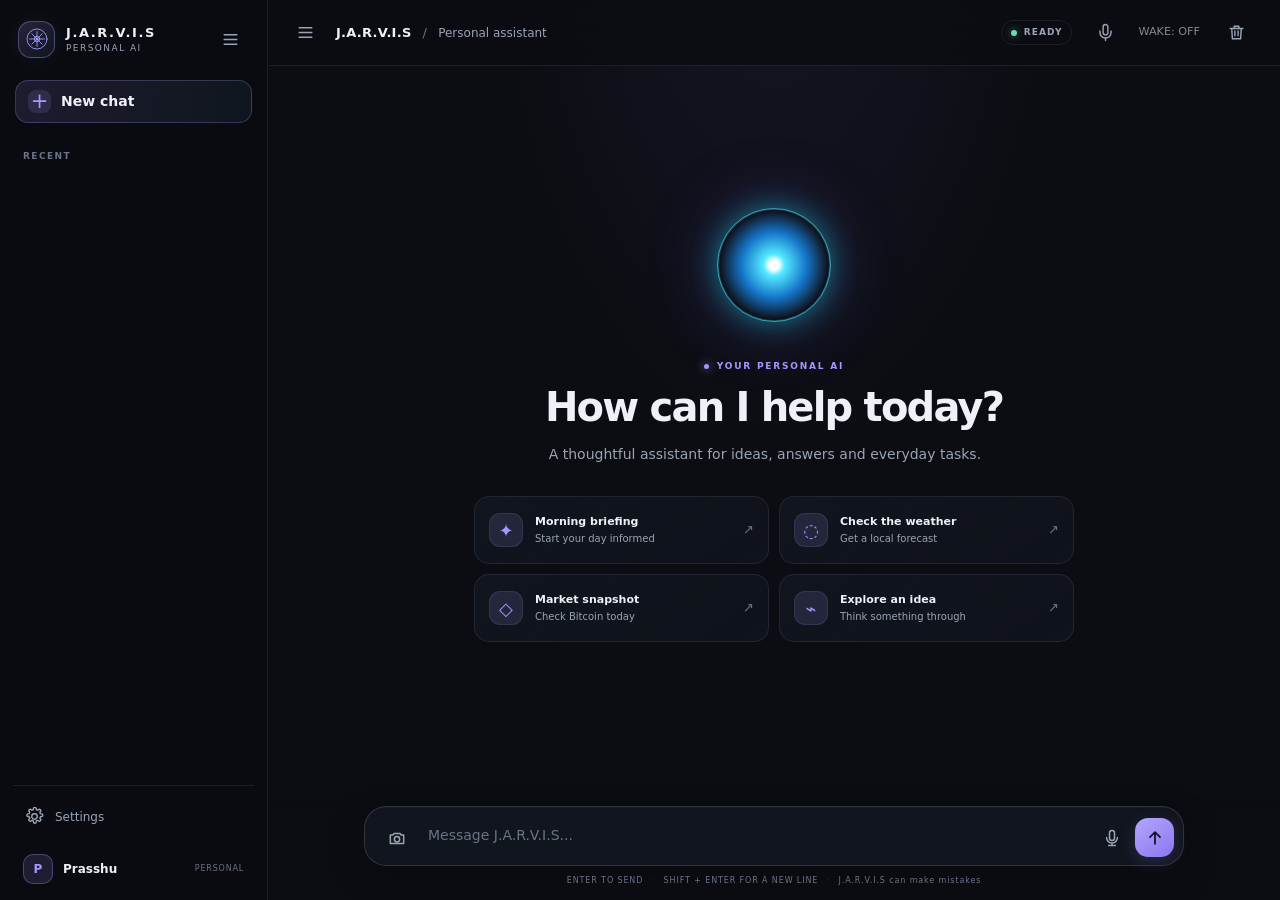
==== frontend/index.html @ 5a8f5933 "Refactor index.html for ORBS integration and styling" ====
<!doctype html>
<html lang="en" data-theme="dark">
<head>
  <link rel="manifest" href="./manifest.json">
  <meta name="apple-mobile-web-app-capable" content="yes">
  <meta name="mobile-web-app-capable" content="yes">
  <meta charset="UTF-8">
  <meta name="viewport" content="width=device-width, initial-scale=1, viewport-fit=cover">
  <meta name="theme-color" content="#0b0d12">
  <meta name="description" content="J.A.R.V.I.S personal AI assistant">
  <title>J.A.R.V.I.S — Personal AI</title>

  <link rel="stylesheet" href="style.css?v=jarvis-stage-grid-scroll-v8-20260930-final">

  <style>
    #jarvis-core-container{
      width:150px;height:150px;margin:0 auto 20px auto;position:relative;
      display:flex;justify-content:center;align-items:center;
    }
    .core-orb{
      width:110px;height:110px;border-radius:50%;
      background:radial-gradient(circle,#fff 0 6%,#52e9ff 14%,#1575c9 42%,transparent 70%);
      box-shadow:0 0 30px rgba(0,255,255,.45),0 0 70px rgba(120,100,255,.35);
      animation:coreOrbPulse 2.8s ease-in-out infinite;
    }
    .core-orb:before{
      content:"";position:absolute;inset:18px;border-radius:50%;
      border:1px solid rgba(82,233,255,.55);
      animation:coreOrbSpin 8s linear infinite;
    }
    @keyframes coreOrbPulse{0%,100%{transform:scale(.93)}50%{transform:scale(1.06)}}
    @keyframes coreOrbSpin{to{transform:rotate(360deg)}}
  </style>
</head>
<body>
  <div class="app-shell">
    <aside class="sidebar" id="sidebar" aria-label="Main navigation">
      <div class="sidebar-top">
        <a class="brand" href="./" aria-label="J.A.R.V.I.S home">
          <span class="brand-mark" aria-hidden="true">
            <svg viewBox="0 0 36 36"><circle cx="18" cy="18" r="15"/><path d="M18 7v22M7 18h22M10.2 10.2l15.6 15.6M25.8 10.2 10.2 25.8"/><circle cx="18" cy="18" r="4"/></svg>
          </span>
          <span class="brand-copy"><strong>J.A.R.V.I.S</strong><small>PERSONAL AI</small></span>
        </a>
        <button class="icon-button sidebar-collapse" id="sidebar-toggle" type="button" aria-label="Collapse sidebar" title="Collapse sidebar">
          <svg viewBox="0 0 24 24" aria-hidden="true"><path d="M4 6h16M4 12h16M4 18h16"/></svg>
        </button>
      </div>

      <button class="new-chat" id="new-chat" type="button">
        <span class="new-chat-icon" aria-hidden="true">+</span><span>New chat</span>
      </button>

      <div class="history-heading"><span>RECENT</span><span class="history-count" id="history-count"></span></div>
      <div class="history-list" id="history-list" role="group" aria-label="Conversation history"></div>
      <div class="sidebar-spacer"></div>

      <div class="sidebar-footer">
        <button class="sidebar-link" id="settings-open" type="button">
          <svg viewBox="0 0 24 24" aria-hidden="true"><path d="M12 8.5a3.5 3.5 0 1 0 0 7 3.5 3.5 0 0 0 0-7Z"/><path d="m19.4 15 .1.1a1.7 1.7 0 0 1-2.4 2.4l-.1-.1a1.7 1.7 0 0 0-2.9 1.2v.2a1.7 1.7 0 0 1-3.4 0v-.2a1.7 1.7 0 0 0-2.9-1.2l-.1.1a1.7 1.7 0 0 1-2.4-2.4l.1-.1a1.7 1.7 0 0 0-1.2-2.9H4a1.7 1.7 0 0 1 0-3.4h.2a1.7 1.7 0 0 0 1.2-2.9l-.1-.1a1.7 1.7 0 0 1 2.4-2.4l.1.1a1.7 1.7 0 0 0 2.9-1.2V2a1.7 1.7 0 0 1 3.4 0v.2a1.7 1.7 0 0 0 2.9 1.2l.1-.1a1.7 1.7 0 0 1 2.4 2.4l-.1.1a1.7 1.7 0 0 0 1.2 2.9h.2a1.7 1.7 0 0 1 0 3.4h-.2a1.7 1.7 0 0 0-1.2 2.9Z"/></svg>
          <span>Settings</span>
        </button>
        <div class="profile-row"><span class="profile-avatar">P</span><span class="profile-name">Prasshu</span><span class="profile-label">PERSONAL</span></div>
      </div>
    </aside>

    <button class="sidebar-backdrop" id="sidebar-backdrop" type="button" aria-label="Close navigation" hidden></button>

    <main class="main-area">
      <header class="topbar">
        <button class="icon-button menu-button" id="menu-btn" type="button" aria-label="Open navigation" title="Open navigation">
          <svg viewBox="0 0 24 24" aria-hidden="true"><path d="M4 6h16M4 12h16M4 18h16"/></svg>
        </button>
        <div class="topbar-title"><span>J.A.R.V.I.S</span><span class="topbar-divider">/</span><span class="topbar-subtitle">Personal assistant</span></div>
        <div class="topbar-actions">
          <span class="ready-badge"><span class="ready-dot"></span> READY</span>

          <button class="icon-button wake-button" id="wake-btn" type="button" aria-label="Toggle Wake Word" title="Listen for 'Hey Jarvis'">
            <svg viewBox="0 0 24 24" fill="none" stroke="currentColor" stroke-width="2" stroke-linecap="round" stroke-linejoin="round">
              <path d="M12 2a3 3 0 0 0-3 3v7a3 3 0 0 0 6 0V5a3 3 0 0 0-3-3Z"/>
              <path d="M19 10v2a7 7 0 0 1-14 0v-2"/>
              <line x1="12" y1="19" x2="12" y2="22"/>
            </svg>
          </button>

          <span id="wake-status" style="font-size:0.7rem;color:#888;margin-right:5px;">WAKE: OFF</span>

          <button class="icon-button clear-button" id="clear-btn" type="button" aria-label="Clear current conversation" title="Clear current conversation">
            <svg viewBox="0 0 24 24" aria-hidden="true"><path d="M4 7h16M9 7V4h6v3m3 0-.8 13H6.8L6 7m4 3v6m4-6v6"/></svg>
          </button>
        </div>
      </header>

      <section class="conversation-stage" id="conversation-stage" aria-label="Conversation" tabindex="0">
        <div class="welcome" id="welcome">

          <div id="jarvis-core-container" aria-hidden="true">
            <div class="core-orb"></div>
          </div>

          <div class="welcome-copy">
            <p class="eyebrow"><span></span> YOUR PERSONAL AI</p>
            <h1>How can I help today?</h1>
            <p class="welcome-subtitle">A thoughtful assistant for ideas, answers and everyday tasks.</p>
          </div>
          <div class="prompt-grid" aria-label="Suggested prompts">
            <button class="prompt-card" type="button" data-prompt="Jarvis, give me my morning briefing">
              <span class="prompt-icon">✦</span><span><strong>Morning briefing</strong><small>Start your day informed</small></span><span class="prompt-arrow">↗</span>
            </button>
            <button class="prompt-card" type="button" data-prompt="What is the weather today?">
              <span class="prompt-icon">◌</span><span><strong>Check the weather</strong><small>Get a local forecast</small></span><span class="prompt-arrow">↗</span>
            </button>
            <button class="prompt-card" type="button" data-prompt="What is the current Bitcoin price?">
              <span class="prompt-icon">◇</span><span><strong>Market snapshot</strong><small>Check Bitcoin today</small></span><span class="prompt-arrow">↗</span>
            </button>
            <button class="prompt-card" type="button" data-prompt="Tell me a useful idea for today">
              <span class="prompt-icon">⌁</span><span><strong>Explore an idea</strong><small>Think something through</small></span><span class="prompt-arrow">↗</span>
            </button>
          </div>
        </div>
        <div class="chat" id="chat" role="log" aria-label="Chat messages" aria-live="polite" aria-relevant="additions text" tabindex="0"></div>
      </section>

      <footer class="composer-dock">
        <div class="thinking-status" id="thinking-status" aria-live="polite" hidden>
          <span class="thinking-orb" aria-hidden="true"><i class="thinking-ring"></i><i class="thinking-core"></i></span>
          <span id="thinking-label">J.A.R.V.I.S is thinking</span><span class="thinking-dots" aria-hidden="true"><i></i><i></i><i></i></span>
        </div>
        <div class="composer-shell">
          <button class="composer-tool" id="cam-btn" type="button" aria-label="Analyze image" title="Attach an image">
            <svg viewBox="0 0 24 24" aria-hidden="true"><path d="M4 8.5h3l1.4-2h7.2l1.4 2h3v10H4z"/><circle cx="12" cy="13.5" r="3.2"/></svg>
          </button>
          <textarea id="msg" rows="1" placeholder="Message J.A.R.V.I.S..." aria-label="Message J.A.R.V.I.S"></textarea>
          <input id="img-input" type="file" accept="image/*" hidden>
          <div class="composer-actions">
            <button class="composer-tool voice-button" id="mic-btn" type="button" aria-label="Activate voice input" title="Voice input">
              <svg viewBox="0 0 24 24" aria-hidden="true"><rect x="9" y="3" width="6" height="12" rx="3"/><path d="M5.5 11.5a6.5 6.5 0 0 0 13 0M12 18v3m-4 0h8"/></svg>
            </button>
            <button class="send-button" id="send" type="button" aria-label="Send message" title="Send message">
              <svg viewBox="0 0 24 24" aria-hidden="true"><path d="M12 19V5m-6 6 6-6 6 6"/></svg>
            </button>
          </div>
        </div>
        <p class="composer-note">ENTER TO SEND <span>·</span> SHIFT + ENTER FOR A NEW LINE <span class="note-separator">·</span> J.A.R.V.I.S can make mistakes</p>
      </footer>
    </main>

    <div class="settings-scrim" id="settings-scrim" hidden></div>
    <aside class="settings-panel" id="settings-panel" aria-labelledby="settings-title" aria-modal="true" role="dialog" hidden>
      <div class="settings-header"><div><p class="eyebrow">PREFERENCES</p><h2 id="settings-title">Settings</h2></div><button class="icon-button" id="settings-close" type="button" aria-label="Close settings">×</button></div>
      <div class="settings-group"><label for="theme-select">Appearance</label><p>Set the tone of your workspace.</p><select id="theme-select"><option value="dark">Midnight · dark</option><option value="light">Silver · light</option></select></div>
      <div class="settings-group"><strong>Conversation history</strong><p>Your conversations are saved in this browser profile.</p></div>
      <div class="settings-bottom"><button class="danger-button" id="clear-memory-setting" type="button">Clear current conversation</button><p>J.A.R.V.I.S · Personal AI</p></div>
    </aside>
  </div>

  <script src="script.js?v=gemini38-wake-loop-20261007-r5"></script>
</body>
                                                            </html>
---- frontend/style.css ----
*{box-sizing:border-box}
:root{font-family:Inter,ui-sans-serif,system-ui,-apple-system,BlinkMacSystemFont,"Segoe UI","Noto Sans Telugu","Nirmala UI",Gautami,"Lohit Telugu",sans-serif;color-scheme:dark}
html[data-theme="dark"]{--bg:#0b0d12;--sidebar:#090b10;--panel:#11151e;--panel-2:#151a24;--panel-hover:#1b212d;--border:rgba(213,223,242,.09);--border-strong:rgba(213,223,242,.15);--text:#eef1f8;--muted:#9aa4b5;--subtle:#697488;--accent:#a697ff;--accent-2:#79c9ff;--accent-soft:rgba(166,151,255,.14);--success:#70d9b0;--danger:#ff8c9a;--shadow:0 24px 80px rgba(0,0,0,.34);--user-bubble:#1c2330;--input:#11151d;--orb:#ad9cff}
html[data-theme="light"]{color-scheme:light;--bg:#f4f5f8;--sidebar:#eceef3;--panel:#fff;--panel-2:#f8f9fb;--panel-hover:#e9ecf4;--border:rgba(38,48,70,.1);--border-strong:rgba(38,48,70,.16);--text:#202635;--muted:#687387;--subtle:#8b95a6;--accent:#6855d9;--accent-2:#437fb2;--accent-soft:rgba(104,85,217,.1);--success:#258b69;--danger:#c3455a;--shadow:0 24px 80px rgba(39,48,68,.16);--user-bubble:#ebedf5;--input:#fff;--orb:#8068eb}
html,body{width:100%;height:100%;min-height:100%;margin:0}
body{height:100dvh;min-height:100dvh;background:var(--bg);color:var(--text);overflow:hidden;font-size:14px;line-height:1.5;transition:background .25s ease,color .25s ease}
button,input,textarea,select{font:inherit}
button{color:inherit}
button:focus-visible,a:focus-visible,textarea:focus-visible,select:focus-visible{outline:2px solid var(--accent);outline-offset:3px}
button{cursor:pointer}
button:disabled{opacity:.5;cursor:not-allowed}
[hidden]{display:none!important}
.app-shell{position:fixed;inset:0;height:100dvh;min-height:0;width:100vw;overflow:hidden;display:grid;grid-template-columns:268px minmax(0,1fr);background:var(--bg);transition:grid-template-columns .24s ease}
.sidebar{position:fixed;inset:0 auto 0 0;width:268px;min-width:0;height:100dvh;display:flex;flex-direction:column;padding:20px 13px 14px;background:var(--sidebar);border-right:1px solid var(--border);z-index:30;transition:width .24s ease,padding .24s ease,transform .24s ease}
.sidebar-top{display:flex;align-items:center;justify-content:space-between;gap:8px;padding:0 5px 22px}
.brand{display:flex;align-items:center;gap:11px;min-width:0;color:var(--text);text-decoration:none}
.brand-mark{display:grid;place-items:center;width:37px;height:37px;flex:0 0 37px;border:1px solid rgba(173,156,255,.37);border-radius:13px;background:linear-gradient(145deg,rgba(166,151,255,.18),rgba(121,201,255,.06));box-shadow:0 0 25px rgba(166,151,255,.08)}
.brand-mark svg{width:24px;height:24px;fill:none;stroke:var(--accent);stroke-width:1.35;stroke-linecap:round;stroke-linejoin:round}
.brand-copy{display:grid;gap:0;white-space:nowrap}
.brand-copy strong{font-size:13px;letter-spacing:.12em;font-weight:700}
.brand-copy small{font-size:9px;letter-spacing:.16em;color:var(--muted)}
.icon-button{display:grid;place-items:center;flex:0 0 38px;width:38px;height:38px;border:1px solid transparent;border-radius:11px;background:transparent;color:var(--muted);transition:background .18s ease,color .18s ease,border-color .18s ease}
.icon-button:hover{background:var(--panel-hover);border-color:var(--border);color:var(--text)}
.icon-button svg,.sidebar-link svg,.composer-tool svg,.send-button svg{width:19px;height:19px;fill:none;stroke:currentColor;stroke-width:1.8;stroke-linecap:round;stroke-linejoin:round}
.new-chat{height:43px;display:flex;align-items:center;gap:10px;padding:0 12px;margin:0 2px 27px;border:1px solid rgba(166,151,255,.26);border-radius:13px;background:linear-gradient(100deg,rgba(166,151,255,.13),rgba(121,201,255,.06));color:var(--text);text-align:left;font-weight:600;transition:transform .18s ease,border-color .18s ease,background .18s ease}
.new-chat:hover{transform:translateY(-1px);border-color:rgba(166,151,255,.48);background:linear-gradient(100deg,rgba(166,151,255,.19),rgba(121,201,255,.1))}
.new-chat-icon{display:grid;place-items:center;width:23px;height:23px;border-radius:8px;background:var(--accent-soft);color:var(--accent);font-size:21px;font-weight:400;line-height:1}
.history-heading{display:flex;justify-content:space-between;align-items:center;padding:0 10px 9px;color:var(--subtle);font-size:9px;font-weight:700;letter-spacing:.16em}
.history-count{color:var(--muted);letter-spacing:0;font-size:10px}
.history-list{display:flex;flex-direction:column;gap:3px;overflow-y:auto;max-height:calc(100% - 180px);scrollbar-width:thin;scrollbar-color:var(--border-strong) transparent}
.history-empty{padding:11px 10px;color:var(--subtle);font-size:12px}
.history-item{display:flex;align-items:center;gap:9px;width:100%;min-height:39px;padding:8px 10px;border:1px solid transparent;border-radius:10px;background:transparent;color:var(--muted);text-align:left;font-size:12px;transition:background .16s ease,color .16s ease,border-color .16s ease}
.history-item:hover{background:var(--panel-hover);color:var(--text)}
.history-item[aria-current="true"]{background:var(--panel-hover);border-color:var(--border);color:var(--text)}
.history-item svg{width:15px;height:15px;flex:0 0 15px;fill:none;stroke:currentColor;stroke-width:1.6;stroke-linecap:round;stroke-linejoin:round}
.history-item-label{overflow:hidden;text-overflow:ellipsis;white-space:nowrap}
.sidebar-spacer{flex:1;min-height:20px}
.sidebar-footer{border-top:1px solid var(--border);padding:12px 2px 0}
.sidebar-link{display:flex;align-items:center;gap:11px;width:100%;padding:9px 10px;border:0;border-radius:10px;background:transparent;color:var(--muted);text-align:left;font-size:12px;transition:background .16s ease,color .16s ease}
.sidebar-link:hover{background:var(--panel-hover);color:var(--text)}
.profile-row{display:flex;align-items:center;gap:10px;margin-top:11px;padding:8px 8px 2px}
.profile-avatar{display:grid;place-items:center;width:30px;height:30px;border:1px solid rgba(166,151,255,.32);border-radius:10px;background:var(--accent-soft);color:var(--accent);font-size:12px;font-weight:700}
.profile-name{font-size:12px;font-weight:600;color:var(--text)}
.profile-label{margin-left:auto;color:var(--subtle);font-size:8px;letter-spacing:.1em}
/* The fixed sidebar leaves auto-placement on column 1; place the workspace in the visible second track. */
.main-area{grid-column:2;position:relative;display:flex;flex-direction:column;min-width:0;min-height:0;height:100dvh;overflow:hidden;background:radial-gradient(ellipse at 50% -16%,rgba(128,106,218,.1),transparent 42%),var(--bg)}
.topbar{position:fixed;top:0;left:268px;right:0;z-index:40;display:flex;align-items:center;gap:12px;height:66px;min-height:66px;padding:0 27px;border-bottom:1px solid var(--border);background:color-mix(in srgb,var(--bg) 88%,transparent);backdrop-filter:blur(20px)}
.menu-button{margin-left:-9px}
.topbar-title{display:flex;align-items:center;gap:11px;min-width:0;color:var(--text);font-size:13px;font-weight:650;letter-spacing:.02em}
.topbar-divider{color:var(--subtle);font-weight:400}
.topbar-subtitle{color:var(--muted);font-size:12px;font-weight:450;letter-spacing:0}
.topbar-actions{display:flex;align-items:center;gap:14px;margin-left:auto}
.ready-badge{display:flex;align-items:center;gap:7px;padding:5px 9px;border:1px solid var(--border);border-radius:999px;color:var(--muted);font-size:9px;font-weight:700;letter-spacing:.12em}
.ready-dot{width:6px;height:6px;border-radius:50%;background:var(--success);box-shadow:0 0 9px color-mix(in srgb,var(--success) 60%,transparent)}
.clear-button{width:34px;height:34px;flex-basis:34px}
.conversation-stage{position:absolute;top:66px;right:0;bottom:122px;left:0;display:flex;flex-direction:column;min-width:0;min-height:0;overflow:hidden}
.welcome{width:min(100% - 36px,700px);margin:auto;display:flex;flex-direction:column;align-items:center;padding:24px 0 36px;text-align:center;animation:welcomeIn .65s cubic-bezier(.2,.7,.2,1) both}
.hero-orb{position:relative;width:158px;height:158px;display:grid;place-items:center;margin:0 auto 24px;isolation:isolate;perspective:760px;filter:drop-shadow(0 0 28px rgba(166,151,255,.12))}
.orb-aura{position:absolute;inset:-22px;border-radius:50%;background:radial-gradient(circle,rgba(154,130,255,.2) 0,rgba(82,167,221,.09) 38%,transparent 72%);filter:blur(7px);animation:auraPulse 3.6s ease-in-out infinite}
.orb-ring{position:absolute;border:1px solid rgba(190,180,255,.28);border-radius:50%;transform-style:preserve-3d;box-shadow:0 0 12px rgba(144,137,255,.12),inset 0 0 12px rgba(121,201,255,.045)}
.orb-ring-outer{inset:7px;border-top-color:var(--accent);border-right-color:rgba(121,201,255,.64);animation:orbSpin 13s linear infinite}
.orb-ring-middle{inset:18px;border-left-color:var(--accent-2);border-bottom-color:rgba(198,178,255,.78);transform:rotateX(66deg);animation:tiltOrbit 9s linear infinite}
.orb-ring-inner{inset:29px;border-right-color:var(--accent-2);border-top-color:rgba(230,222,255,.8);transform:rotateY(68deg);animation:innerOrbit 6s linear infinite reverse}
.orb-sweep{position:absolute;inset:3px;border-radius:50%;background:conic-gradient(from 12deg,transparent 0 67%,rgba(190,169,255,.86) 70%,rgba(121,201,255,.22) 74%,transparent 78% 100%);-webkit-mask:radial-gradient(circle,transparent 59%,#000 60%);mask:radial-gradient(circle,transparent 59%,#000 60%);opacity:.82;animation:orbSpin 5.8s linear infinite}
.orb-scan{position:absolute;z-index:2;left:20%;right:20%;top:31%;height:1px;background:linear-gradient(90deg,transparent,rgba(208,231,255,.9),transparent);box-shadow:0 0 12px rgba(121,201,255,.8);opacity:.4;animation:beamScan 3.8s ease-in-out infinite}
.orb-particle{position:absolute;z-index:2;width:4px;height:4px;border-radius:50%;background:#c7bdff;box-shadow:0 0 9px 2px rgba(166,151,255,.72)}
.orb-particle-one{left:11%;top:33%;animation:particleFloat 3.8s ease-in-out infinite}
.orb-particle-two{right:13%;top:64%;width:3px;height:3px;background:#86d8ff;animation:particleFloat 4.4s ease-in-out -1.2s infinite}
.orb-particle-three{left:31%;bottom:9%;width:2px;height:2px;background:#fff;animation:particleFloat 3.2s ease-in-out -2s infinite}
.orb-core{z-index:1;display:grid;place-items:center;width:68px;height:68px;border:1px solid rgba(222,215,255,.5);border-radius:50%;background:radial-gradient(circle at 45% 42%,rgba(214,207,255,.34) 0,rgba(123,111,210,.2) 27%,rgba(20,27,45,.84) 65%,rgba(121,201,255,.12) 100%);box-shadow:0 0 22px rgba(166,151,255,.38),0 0 54px rgba(121,201,255,.16),inset 0 0 18px rgba(205,221,255,.15);animation:coreFloat 4.5s ease-in-out infinite}
.orb-core svg{width:52px;height:52px;fill:none;stroke:#e6e4ff;stroke-width:1.15;stroke-linecap:round;stroke-linejoin:round;filter:drop-shadow(0 0 4px rgba(175,191,255,.75))}
.orb-core .core-orbit{stroke:rgba(133,212,255,.8);stroke-dasharray:2 4}
.orb-core .core-point{fill:#f4f4ff;stroke:#a997ff;filter:drop-shadow(0 0 5px #c9baff)}
.eyebrow{display:flex;align-items:center;justify-content:center;gap:8px;margin:0 0 12px;color:var(--accent);font-size:9px;font-weight:750;letter-spacing:.2em}
.eyebrow>span{width:5px;height:5px;border-radius:50%;background:var(--accent);box-shadow:0 0 10px var(--accent)}
.welcome h1{margin:0;color:var(--text);font-size:clamp(29px,4vw,40px);line-height:1.12;font-weight:650;letter-spacing:-.045em}
.welcome-subtitle{max-width:440px;margin:13px 0 30px;color:var(--muted);font-size:14px;line-height:1.65}
.prompt-grid{display:grid;grid-template-columns:repeat(2,minmax(0,1fr));gap:10px;width:min(100%,600px);text-align:left}
.prompt-card{display:flex;align-items:center;gap:12px;min-width:0;min-height:68px;padding:12px 14px;border:1px solid var(--border);border-radius:15px;background:linear-gradient(145deg,var(--panel),color-mix(in srgb,var(--panel) 75%,transparent));color:var(--text);text-align:left;transition:transform .2s ease,border-color .2s ease,background .2s ease,box-shadow .2s ease}
.prompt-card:hover{transform:translateY(-2px);border-color:rgba(166,151,255,.32);background:var(--panel-2);box-shadow:0 12px 30px rgba(0,0,0,.12)}
.prompt-icon{display:grid;place-items:center;width:34px;height:34px;flex:0 0 34px;border:1px solid var(--border);border-radius:11px;background:var(--accent-soft);color:var(--accent);font-size:18px}
.prompt-card>span:nth-child(2){display:grid;gap:1px;min-width:0}
.prompt-card strong{font-size:11px;font-weight:650}
.prompt-card small{overflow:hidden;color:var(--muted);font-size:10px;text-overflow:ellipsis;white-space:nowrap}
.prompt-arrow{margin-left:auto;color:var(--subtle);font-size:13px;transition:transform .18s ease,color .18s ease}
.prompt-card:hover .prompt-arrow{transform:translate(2px,-2px);color:var(--accent)}
.chat{display:none;position:relative;flex:1 1 0%;flex-direction:column;gap:5px;width:min(100%,900px);height:auto;min-height:0;margin:0 auto;padding:20px 34px 24px;overflow-x:hidden;overflow-y:auto;overscroll-behavior-y:contain;-webkit-overflow-scrolling:touch;touch-action:pan-y;scrollbar-width:thin;scrollbar-color:var(--border-strong) transparent;scrollbar-gutter:stable}
.chat>.msg{flex:0 0 auto}
body.has-conversation .welcome{display:none}
body.has-conversation .conversation-stage{overflow:hidden}
body.has-conversation .chat{display:flex;flex-direction:column}
.msg{width:fit-content;max-width:min(82%,690px);margin:0;padding:6px 10px;border:1px solid transparent;border-radius:15px;color:var(--text);font-size:14px;line-height:1.45;white-space:pre-wrap;overflow-wrap:anywhere;animation:messageIn .22s ease both}
.msg.ai{align-self:flex-start;max-width:min(100%,760px);padding:1px;color:var(--text);line-height:1.45}
.msg.user{align-self:flex-end;border-color:var(--border);border-radius:18px 18px 5px 18px;background:var(--user-bubble);color:var(--text)}
body.is-thinking .hero-orb .orb-core{animation:thinkingPulse 1.1s ease-in-out infinite alternate}
body.is-thinking .hero-orb .orb-ring-outer{animation-duration:4s}
body.is-thinking .hero-orb .orb-ring-middle{animation-duration:3s}
body.is-thinking .hero-orb .orb-ring-inner{animation-duration:2.4s}
body.is-thinking .hero-orb .orb-sweep{animation-duration:1.8s}
body.is-thinking .hero-orb .orb-aura{animation-duration:1.2s}
.composer-dock{position:fixed;left:268px;right:0;bottom:0;z-index:41;width:auto;padding:12px 22px max(13px,env(safe-area-inset-bottom));background:linear-gradient(0deg,var(--bg) 70%,color-mix(in srgb,var(--bg) 0%,transparent));}
.composer-shell{display:flex;align-items:flex-end;gap:8px;width:min(100%,820px);min-height:60px;margin:0 auto;padding:8px 9px 8px 13px;border:1px solid var(--border-strong);border-radius:22px;background:var(--input);box-shadow:0 12px 38px rgba(0,0,0,.18),inset 0 1px 0 rgba(255,255,255,.025);transition:border-color .2s ease,box-shadow .2s ease,background .2s ease}
.composer-shell:focus-within{border-color:rgba(166,151,255,.52);box-shadow:0 0 0 3px rgba(166,151,255,.09),0 16px 40px rgba(0,0,0,.18)}
.composer-tool{display:grid;place-items:center;width:38px;height:38px;flex:0 0 38px;border:0;border-radius:12px;background:transparent;color:var(--muted);transition:background .16s ease,color .16s ease}
.composer-tool:hover{background:var(--panel-hover);color:var(--text)}
.composer-tool svg{width:20px;height:20px}
#msg{flex:1;align-self:center;width:100%;min-width:0;max-height:180px;min-height:27px;margin:0;padding:7px 4px;resize:none;overflow-y:auto;border:0;outline:0;background:transparent;color:var(--text);font-size:14px;line-height:1.55}
#msg::placeholder{color:var(--subtle);opacity:1}
#msg:focus-visible{outline:0}
.composer-actions{display:flex;align-items:center;gap:4px}
.send-button{display:grid;place-items:center;width:39px;height:39px;flex:0 0 39px;border:0;border-radius:13px;background:linear-gradient(145deg,#b3a5ff,#8a78ed);color:#171426;box-shadow:0 5px 17px rgba(135,116,234,.22);transition:transform .17s ease,filter .17s ease,box-shadow .17s ease}
.send-button:hover{transform:translateY(-1px);filter:brightness(1.08);box-shadow:0 7px 22px rgba(135,116,234,.32)}
.send-button svg{width:20px;height:20px;stroke-width:2.2}
.composer-note{width:min(100%,820px);margin:9px auto 0;color:var(--subtle);font-size:8px;letter-spacing:.11em;text-align:center}
.composer-note span{padding:0 5px;color:var(--border-strong)}
.thinking-status{display:flex;align-items:center;justify-content:center;gap:9px;width:max-content;max-width:100%;margin:0 auto 10px;padding:7px 12px;border:1px solid var(--border);border-radius:999px;background:var(--panel);color:var(--muted);font-size:11px;animation:activityIn .2s ease both}
.thinking-orb{position:relative;display:block;width:18px;height:18px;flex:0 0 18px}
.thinking-status #thinking-label{min-width:0;max-width:68vw;overflow:hidden;text-overflow:ellipsis;white-space:nowrap}
.thinking-orb .thinking-ring{position:absolute;inset:1px;border:1px solid rgba(190,180,255,.38);border-top-color:var(--accent);border-right-color:var(--accent-2);border-radius:50%;box-shadow:0 0 8px rgba(166,151,255,.18);animation:orbSpin 1.6s linear infinite}
.thinking-orb .thinking-core{position:absolute;inset:6px;border-radius:50%;background:radial-gradient(circle at 35% 30%,#fff,var(--accent) 55%,rgba(121,201,255,.7));box-shadow:0 0 10px rgba(166,151,255,.85);animation:thinkingPulse 1s ease-in-out infinite alternate}
.thinking-dots{display:flex;gap:3px;align-items:center}
.thinking-dots i{width:3px;height:3px;border-radius:50%;background:var(--accent);animation:dotWave 1s ease-in-out infinite}
.thinking-dots i:nth-child(2){animation-delay:.13s}.thinking-dots i:nth-child(3){animation-delay:.26s}
.sidebar-backdrop{display:none}
.settings-scrim{position:fixed;inset:0;z-index:49;background:rgba(3,5,9,.52);backdrop-filter:blur(4px)}
.settings-panel{position:fixed;z-index:50;top:0;right:0;display:flex;flex-direction:column;width:min(390px,100vw);height:100dvh;padding:26px 22px;background:var(--panel);border-left:1px solid var(--border-strong);box-shadow:var(--shadow);animation:settingsIn .24s ease both}
.settings-header{display:flex;align-items:center;justify-content:space-between;padding-bottom:20px;border-bottom:1px solid var(--border)}
.settings-header .eyebrow{justify-content:flex-start;margin-bottom:5px}
.settings-header h2{margin:0;font-size:22px;letter-spacing:-.03em}
.settings-group{padding:22px 0;border-bottom:1px solid var(--border)}
.settings-group label,.settings-group strong{display:block;margin-bottom:4px;color:var(--text);font-size:13px;font-weight:650}
.settings-group p{margin:0 0 13px;color:var(--muted);font-size:12px;line-height:1.6}
.settings-group select{width:100%;padding:11px 12px;border:1px solid var(--border-strong);border-radius:11px;background:var(--panel-2);color:var(--text)}
.settings-bottom{display:grid;gap:12px;margin-top:auto;padding-top:24px}
.danger-button{padding:11px 13px;border:1px solid rgba(255,140,154,.25);border-radius:11px;background:rgba(255,140,154,.08);color:var(--danger);text-align:left;font-size:12px;font-weight:600}
.danger-button:hover{background:rgba(255,140,154,.14)}
.settings-bottom p{margin:0;color:var(--subtle);font-size:10px}
@keyframes orbSpin{to{transform:rotate(360deg)}}
@keyframes coreFloat{0%,100%{transform:translateY(0) rotate(-3deg)}50%{transform:translateY(-5px) rotate(3deg)}}
@keyframes thinkingPulse{from{transform:scale(.96);box-shadow:0 0 28px rgba(166,151,255,.18)}to{transform:scale(1.07);box-shadow:0 0 54px rgba(166,151,255,.46)}}
@keyframes dotWave{0%,60%,100%{transform:translateY(0);opacity:.45}30%{transform:translateY(-4px);opacity:1}}
@keyframes welcomeIn{from{opacity:0;transform:translateY(10px)}to{opacity:1;transform:translateY(0)}}
@keyframes messageIn{from{opacity:0;transform:translateY(5px)}to{opacity:1;transform:translateY(0)}}
@keyframes activityIn{from{opacity:0;transform:translateY(4px)}to{opacity:1;transform:translateY(0)}}
@keyframes settingsIn{from{opacity:0;transform:translateX(12px)}to{opacity:1;transform:translateX(0)}}
@keyframes tiltOrbit{from{transform:rotateX(66deg) rotateZ(0)}to{transform:rotateX(66deg) rotateZ(360deg)}}
@keyframes innerOrbit{from{transform:rotateY(68deg) rotateZ(0)}to{transform:rotateY(68deg) r
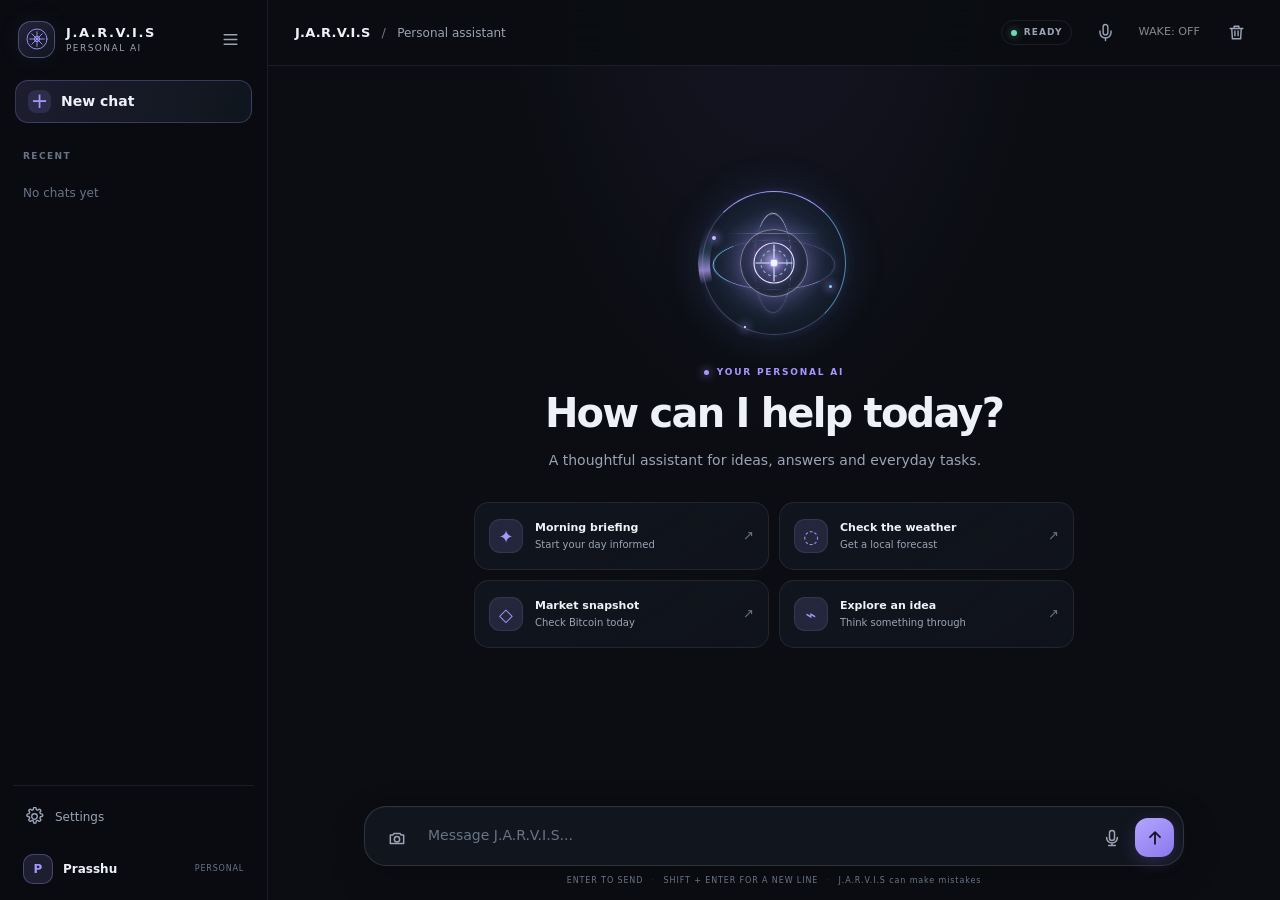
==== commit 4a33f23d: "Refactor index.html for updated styles and scripts Updated stylesheet and script references, replace" ====
--- a/frontend/index.html
+++ b/frontend/index.html
@@ -9,28 +9,7 @@
   <meta name="theme-color" content="#0b0d12">
   <meta name="description" content="J.A.R.V.I.S personal AI assistant">
   <title>J.A.R.V.I.S — Personal AI</title>
-
-  <link rel="stylesheet" href="style.css?v=jarvis-stage-grid-scroll-v8-20260930-final">
-
-  <style>
-    #jarvis-core-container{
-      width:150px;height:150px;margin:0 auto 20px auto;position:relative;
-      display:flex;justify-content:center;align-items:center;
-    }
-    .core-orb{
-      width:110px;height:110px;border-radius:50%;
-      background:radial-gradient(circle,#fff 0 6%,#52e9ff 14%,#1575c9 42%,transparent 70%);
-      box-shadow:0 0 30px rgba(0,255,255,.45),0 0 70px rgba(120,100,255,.35);
-      animation:coreOrbPulse 2.8s ease-in-out infinite;
-    }
-    .core-orb:before{
-      content:"";position:absolute;inset:18px;border-radius:50%;
-      border:1px solid rgba(82,233,255,.55);
-      animation:coreOrbSpin 8s linear infinite;
-    }
-    @keyframes coreOrbPulse{0%,100%{transform:scale(.93)}50%{transform:scale(1.06)}}
-    @keyframes coreOrbSpin{to{transform:rotate(360deg)}}
-  </style>
+  <link rel="stylesheet" href="style.css?v=final3">
 </head>
 <body>
   <div class="app-shell">
@@ -94,8 +73,19 @@
       <section class="conversation-stage" id="conversation-stage" aria-label="Conversation" tabindex="0">
         <div class="welcome" id="welcome">
 
-          <div id="jarvis-core-container" aria-hidden="true">
-            <div class="core-orb"></div>
+          <div class="hero-orb" aria-hidden="true">
+            <span class="orb-aura"></span>
+            <span class="orb-ring orb-ring-outer"></span>
+            <span class="orb-ring orb-ring-middle"></span>
+            <span class="orb-ring orb-ring-inner"></span>
+            <span class="orb-sweep"></span>
+            <span class="orb-scan"></span>
+            <span class="orb-particle orb-particle-one"></span>
+            <span class="orb-particle orb-particle-two"></span>
+            <span class="orb-particle orb-particle-three"></span>
+            <div class="orb-core">
+              <svg viewBox="0 0 52 52"><circle cx="26" cy="26" r="20"/><circle class="core-orbit" cx="26" cy="26" r="13"/><path d="M26 8v36M8 26h36"/><circle class="core-point" cx="26" cy="26" r="4"/></svg>
+            </div>
           </div>
 
           <div class="welcome-copy">
@@ -154,6 +144,6 @@
     </aside>
   </div>
 
-  <script src="script.js?v=gemini38-wake-loop-20261007-r5"></script>
+  <script src="script.js?v=final3"></script>
 </body>
-                                                            </html>
+</html>
--- a/frontend/style.css
+++ b/frontend/style.css
@@ -135,6 +135,8 @@
 .danger-button{padding:11px 13px;border:1px solid rgba(255,140,154,.25);border-radius:11px;background:rgba(255,140,154,.08);color:var(--danger);text-align:left;font-size:12px;font-weight:600}
 .danger-button:hover{background:rgba(255,140,154,.14)}
 .settings-bottom p{margin:0;color:var(--subtle);font-size:10px}
+
+/* ===== keyframes ===== */
 @keyframes orbSpin{to{transform:rotate(360deg)}}
 @keyframes coreFloat{0%,100%{transform:translateY(0) rotate(-3deg)}50%{transform:translateY(-5px) rotate(3deg)}}
 @keyframes thinkingPulse{from{transform:scale(.96);box-shadow:0 0 28px rgba(166,151,255,.18)}to{transform:scale(1.07);box-shadow:0 0 54px rgba(166,151,255,.46)}}
@@ -144,4 +146,68 @@
 @keyframes activityIn{from{opacity:0;transform:translateY(4px)}to{opacity:1;transform:translateY(0)}}
 @keyframes settingsIn{from{opacity:0;transform:translateX(12px)}to{opacity:1;transform:translateX(0)}}
 @keyframes tiltOrbit{from{transform:rotateX(66deg) rotateZ(0)}to{transform:rotateX(66deg) rotateZ(360deg)}}
-@keyframes innerOrbit{from{transform:rotateY(68deg) rotateZ(0)}to{transform:rotateY(68deg) r
+@keyframes innerOrbit{from{transform:rotateY(68deg) rotateZ(0)}to{transform:rotateY(68deg) rotateZ(360deg)}}
+@keyframes auraPulse{0%,100%{opacity:.6;transform:scale(.96)}50%{opacity:1;transform:scale(1.06)}}
+@keyframes beamScan{0%,100%{top:31%;opacity:0}12%{opacity:.5}50%{top:68%;opacity:.55}88%{opacity:0}}
+@keyframes particleFloat{0%,100%{transform:translate(0,0);opacity:.5}50%{transform:translate(4px,-8px);opacity:1}}
+@keyframes listenPulse{0%,100%{box-shadow:0 0 0 0 rgba(255,140,154,.45)}50%{box-shadow:0 0 0 7px rgba(255,140,154,0)}}
+
+/* ===== extras ===== */
+.menu-button{display:none}
+.msg code{background:var(--panel-hover);padding:1px 6px;border-radius:6px;font-size:.92em}
+.msg img{display:block;max-width:240px;width:100%;margin-bottom:6px;border-radius:12px}
+.history-del{margin-left:auto;padding:0 6px;color:var(--subtle);font-size:16px;line-height:1}
+.history-del:hover{color:var(--danger)}
+.wake-button.active{background:var(--accent-soft);color:var(--accent);border-color:var(--border)}
+.composer-tool.listening{color:var(--danger);background:rgba(255,140,154,.1);animation:listenPulse 1.2s ease-in-out infinite}
+#wake-status{white-space:nowrap}
+.action-link{display:inline-block;margin-top:8px;padding:8px 14px;border:1px solid var(--border-strong);border-radius:999px;background:var(--accent-soft);color:var(--accent);text-decoration:none;font-size:12px;font-weight:650}
+.action-link:hover{background:var(--panel-hover)}
+
+/* ===== desktop: collapsed sidebar ===== */
+.app-shell.sidebar-collapsed{grid-template-columns:72px minmax(0,1fr)}
+.sidebar-collapsed .sidebar{width:72px;padding:20px 10px 14px}
+.sidebar-collapsed .sidebar-top{flex-direction:column;gap:14px}
+.sidebar-collapsed .brand-copy,
+.sidebar-collapsed .history-heading,
+.sidebar-collapsed .history-list,
+.sidebar-collapsed .new-chat span:last-child,
+.sidebar-collapsed .sidebar-link span,
+.sidebar-collapsed .profile-name,
+.sidebar-collapsed .profile-label{display:none}
+.sidebar-collapsed .new-chat{justify-content:center;padding:0}
+.sidebar-collapsed .sidebar-link{justify-content:center}
+.sidebar-collapsed .profile-row{justify-content:center}
+.sidebar-collapsed .topbar,
+.sidebar-collapsed .composer-dock{left:72px}
+
+/* ===== mobile / tablet ===== */
+@media (max-width:900px){
+  .app-shell{grid-template-columns:minmax(0,1fr)}
+  .main-area{grid-column:1}
+  .sidebar{width:min(300px,86vw);transform:translateX(-100%);box-shadow:var(--shadow)}
+  .sidebar.open{transform:translateX(0)}
+  .sidebar-backdrop{display:block;position:fixed;inset:0;z-index:29;border:0;background:rgba(3,5,9,.55);backdrop-filter:blur(3px)}
+  .menu-button{display:grid}
+  .topbar{left:0;padding:0 12px;gap:8px}
+  .topbar-divider,.topbar-subtitle,.ready-badge{display:none}
+  .topbar-actions{gap:6px}
+  .composer-dock{left:0;padding:10px 12px max(12px,env(safe-area-inset-bottom))}
+  .composer-note{display:none}
+  .conversation-stage{bottom:92px}
+  .welcome{padding:10px 0 20px}
+  .hero-orb{width:124px;height:124px;margin-bottom:16px}
+  .orb-core{width:56px;height:56px}
+  .orb-core svg{width:42px;height:42px}
+  .welcome h1{font-size:26px}
+  .welcome-subtitle{margin:10px 0 22px;font-size:13px}
+  .prompt-grid{grid-template-columns:1fr}
+  .prompt-card{min-height:60px}
+  .chat{padding:14px 12px 18px}
+  .msg{max-width:92%}
+  .msg.ai{max-width:100%}
+  .settings-panel{width:100vw}
+}
+@media (prefers-reduced-motion:reduce){
+  *,*::before,*::after{animation-duration:.01ms!important;animation-iteration-count:1!important;transition-duration:.01ms!important}
+}
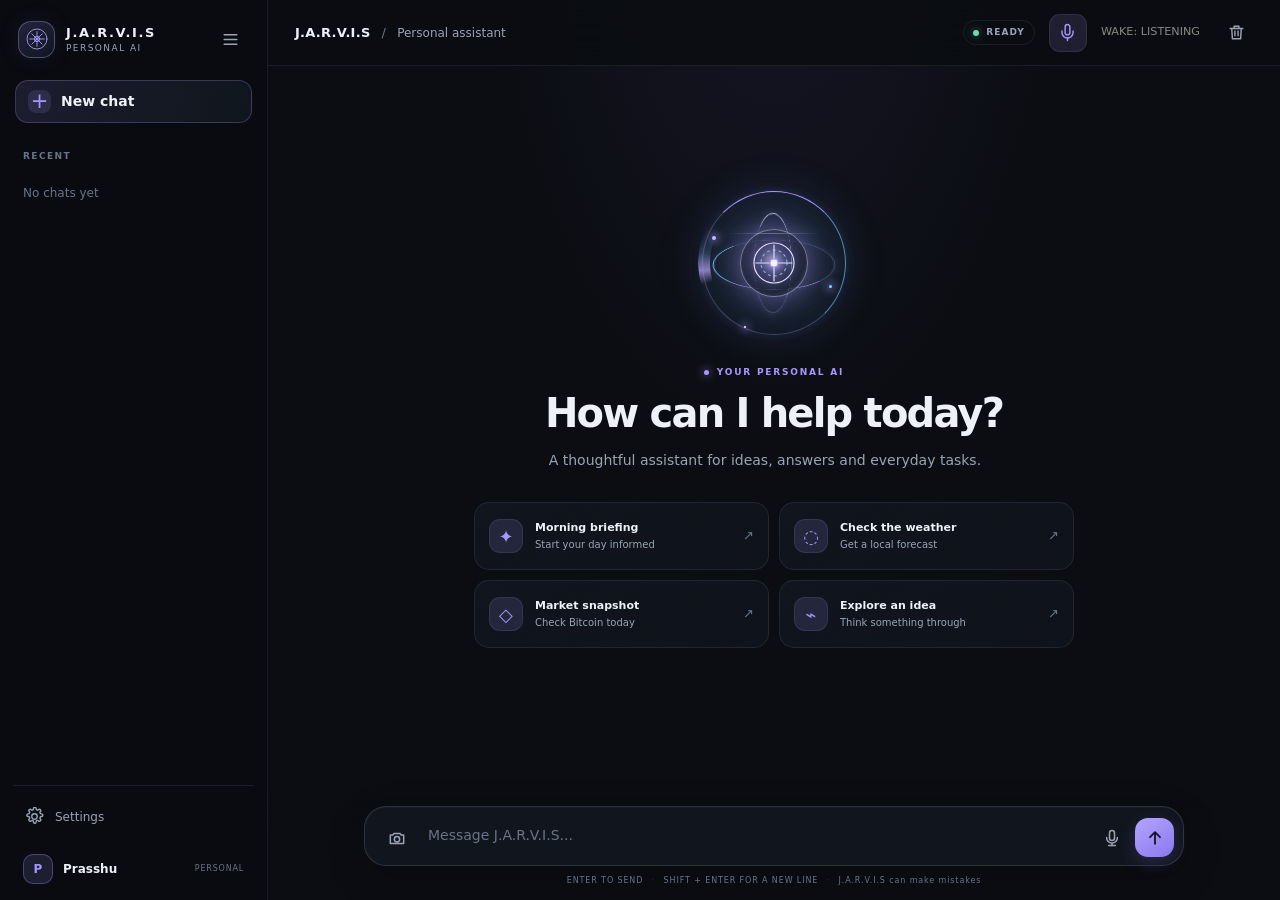
==== commit 86f5eaa1: "Update index.html" ====
--- a/frontend/index.html
+++ b/frontend/index.html
@@ -11,7 +11,8 @@
   <title>J.A.R.V.I.S — Personal AI</title>
   <link rel="stylesheet" href="style.css?v=final3">
 </head>
-<body>
+<script>if ('serviceWorker' in navigator) navigator.serviceWorker.register('./sw.js');</script>
+  <body>
   <div class="app-shell">
     <aside class="sidebar" id="sidebar" aria-label="Main navigation">
       <div class="sidebar-top">
@@ -144,6 +145,21 @@
     </aside>
   </div>
 
-  <script src="script.js?v=final3"></script>
+    <script src="./offline-ai.js"></script>
+  <script type="module" src="script.js?v=final8"></script>
+    <!-- PRASSHU FILE ACCESS -->
+<div id="folderAccessPanel" style="padding:10px;text-align:center">
+  <button id="selectFolderBtn">
+    📁 Select Internal Storage Folder
+  </button>
+  <input
+    type="file"
+    id="folderInput"
+    webkitdirectory
+    multiple
+    hidden
+  >
+  <p id="folderStatus">No folder selected</p>
+</div>
 </body>
 </html>
